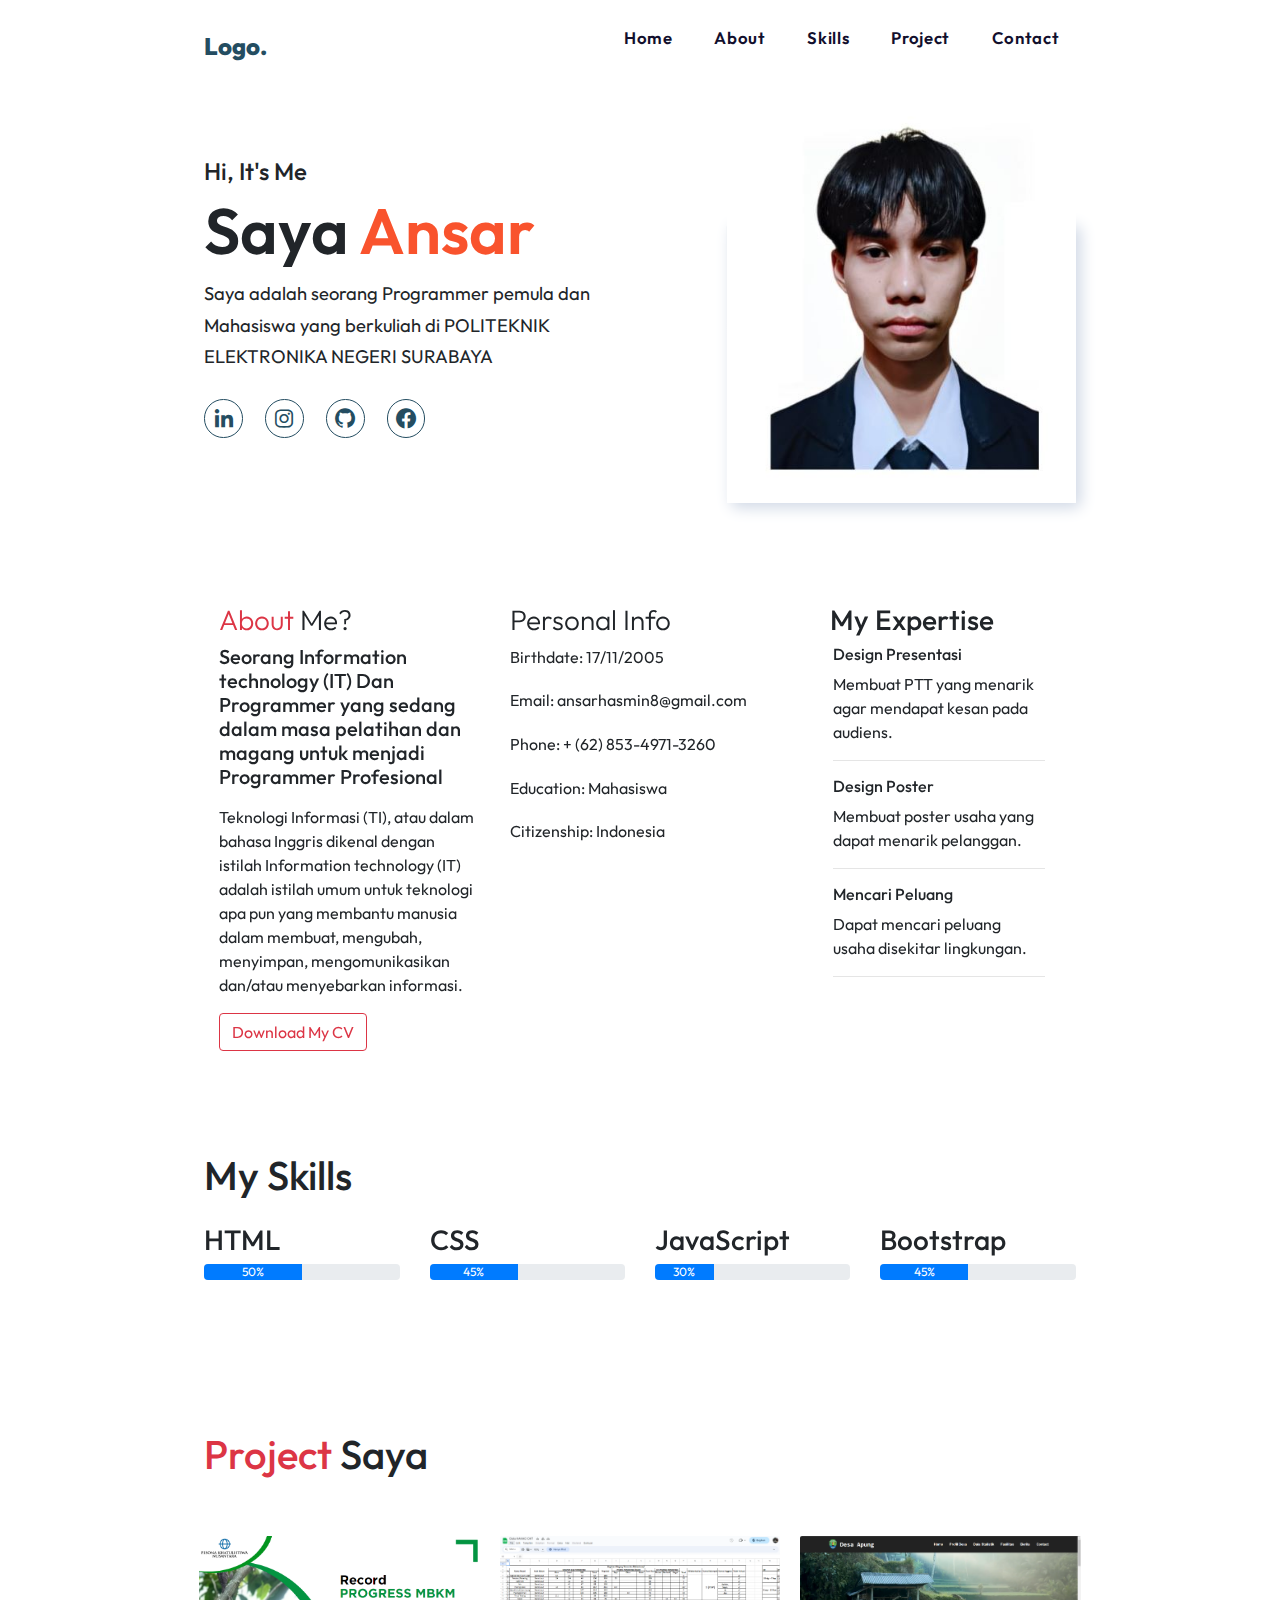
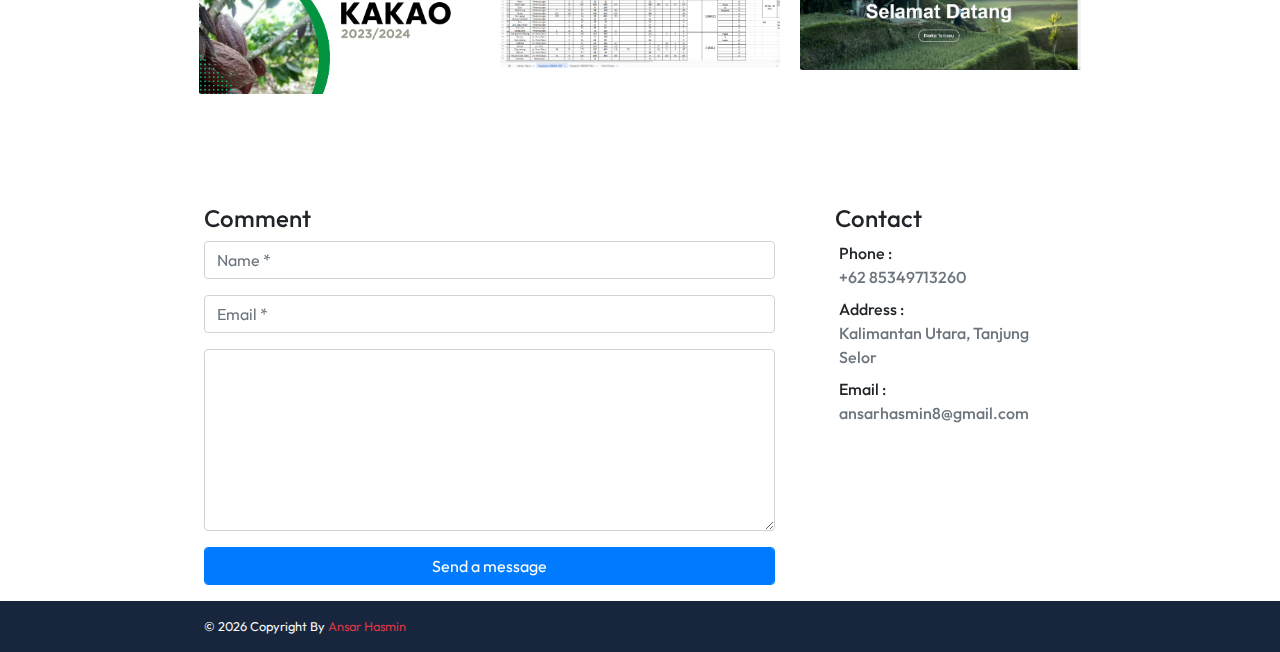
==== index.html @ ae142f3c "Add files via upload" ====
<!DOCTYPE html>
<html lang="en">
<head>
    <meta charset="UTF-8">
    <meta http-equiv="X-UA-Compatible" content="IE=edge">
    <meta name="viewport" content="width=device-width, initial-scale=1.0">
    <link href='https://unpkg.com/boxicons@2.1.4/css/boxicons.min.css' rel='stylesheet'>
    
    <!--Link boostrap Skills--> <link rel="stylesheet" href="https://stackpath.bootstrapcdn.com/bootstrap/4.3.1/css/bootstrap.min.css">

    <link rel="stylesheet" href="style.css">
    <title>Portfolio - Ansar</title>

</head>

<body>
    <header class="container">
        <div class="page-header">
            <div class="logo">
                <a href="#">Logo.</a>
            </div>
            <input type="checkbox" id="click">

            <label for="click" class="mainicon">
                <div class="menu">
                    <i class='bx bx-menu' ></i>
                </div>
            </label>
            <ul>
                <li><a href="#">Home</a></li>
                <li><a href="#about">About</a></li>
                <li><a href="#skills">Skills</a></li>
                <li><a href="#Project">Project</a></li>
                <li><a href="#contact">Contact</a></li>
            </ul>
            
        </div>
    </header>

    <!--Pendahuluan-->
    <section class="container">
        <div class="main">
            <div class="detail">
                <h3>Hi, It's Me</h3>
                <h1>Saya <span style="color:#f9532d;">Ansar</span></h1>
                <p>Saya adalah seorang Programmer pemula dan Mahasiswa yang berkuliah di POLITEKNIK ELEKTRONIKA NEGERI SURABAYA
                </p>
                <div class="social">
                    <a href="#"><i class='bx bxl-linkedin'></i></a>
                    <a href="#"><i class='bx bxl-instagram'></i></a>
                    <a href="#"><i class='bx bxl-github' ></i></a>
                    <a href="#"><i class='bx bxl-facebook-circle' ></i></a>
                </div>
            </div>
            <div class="img-sec">
                <div class="images">
                    <img src="Images/Ansar.jpg" alt="" class="img-w">
                </div>
            </div>
        </div>
    </section>  

    <!--Bagian About-->
    <section id="about" class="container">
        <div style="padding-top: 100px;" class="container-fluid">
            <di class="row about-section">
                <div class="col-md-4 about-card mb-4 mb-md-0">
                    <h3 class="font-weight-light"> <span class="text-danger">About</span> Me?</h3>
                    <span class="line mb-5"></span>
                    <h5 class="mb-3">Seorang Information technology (IT) Dan Programmer yang sedang dalam masa pelatihan dan magang untuk menjadi Programmer Profesional</h5>
                    <p class="mt-20">Teknologi Informasi (TI), atau dalam bahasa Inggris dikenal dengan istilah Information technology (IT) adalah istilah umum untuk teknologi apa pun yang membantu manusia dalam membuat, mengubah, menyimpan, mengomunikasikan dan/atau menyebarkan informasi.</p>
                    <button class="btn btn-outline-danger"><i class="icon-down-circled2 "></i>Download My CV</button>
                </div>
                <div class="col-md-4 about-card mb-4 mb-md-0">
                    <h3 class="font-weight-light">Personal Info</h3>
                    <span class="line mb-5"></span>
                    <ul class="Personal">
                        <li>Birthdate: 17/11/2005</li>
                        <li>Email: ansarhasmin8@gmail.com</li>
                        <li>Phone: + (62) 853-4971-3260</li>
                        <li>Education: Mahasiswa</li>
                        <li>Citizenship: Indonesia</li>
                    </ul>
                </div>
                <div class="col-md-4 about-card mb-4 mb-md-0">
                    <h3 style="padding-left:30px;">My Expertise</h3>
                    <span class="line mb-5"></span>
                    <div class="row">
                        <div class="col-1 text-danger pt-1"><i class="ti-widget icon-lg"></i></div>
                        <div class="col-10 ml-auto mr-3">
                            <h6>Design Presentasi</h6>
                            <p class="subtitle"> Membuat PTT yang menarik agar mendapat kesan pada audiens. </p>
                            <hr>
                        </div>
                    </div>
                    <div class="row">
                        <div class="col-1 text-danger pt-1"><i class="ti-paint-bucket icon-lg"></i></div>
                        <div class="col-10 ml-auto mr-3">
                            <h6>Design Poster</h6>
                            <p class="subtitle"> Membuat poster usaha yang dapat menarik pelanggan. </p>
                            <hr>
                        </div>
                    </div>
                    <div class="row">
                        <div class="col-1 text-danger pt-1"><i class="ti-stats-up icon-lg"></i></div>
                        <div class="col-10 ml-auto mr-3">
                            <h6>Mencari Peluang</h6>
                            <p class="subtitle">Dapat mencari peluang usaha disekitar lingkungan.</p>
                            <hr>
                        </div>
                    </div>
                </div>
            </div>
        </div>
    </section>
    <!--End About-->
    
    <!-- Skills -->
    <div id="skills" class="container">
        <h1 class="skils">My Skills</h1>
        <div class="row mt-4">
            <!-- HTML Skill -->
            <div class="col-md-3">
                <h3>HTML</h3>
                <div class="progress">
                    <div class="progress-bar" role="progressbar" style="width: 50%;" aria-valuenow="50" aria-valuemin="0" aria-valuemax="100">50%</div>
                </div>
            </div>

            <!-- CSS Skill -->
            <div class="col-md-3">
                <h3>CSS</h3>
                <div class="progress">
                    <div class="progress-bar" role="progressbar" style="width: 45%;" aria-valuenow="45" aria-valuemin="0" aria-valuemax="100">45%</div>
                </div>
            </div>

            <!-- JavaScript Skill -->
            <div class="col-md-3">
                <h3>JavaScript</h3>
                <div class="progress">
                    <div class="progress-bar" role="progressbar" style="width: 30%;" aria-valuenow="30" aria-valuemin="0" aria-valuemax="100">30%</div>
                </div>
            </div>

            <!-- Bootstrap Skill -->
            <div class="col-md-3">
                <h3>Bootstrap</h3>
                <div class="progress">
                    <div class="progress-bar" role="progressbar" style="width: 45%;" aria-valuenow="45" aria-valuemin="0" aria-valuemax="100">45%</div>
                </div>
            </div>
        </div>
    </div>
    <!-- Skills end -->

    <!-- My Project -->
    <section style="padding-top: 150px;" class="section bg-custom-gray" id="Project">
        <div class="container">
            <h1 class="mb-5"> <span class="text-danger">Project</span> Saya</h1>
            <div class="portfolio">
                <div class="row portfolio-container"> 
                    <div class="col-md-6 col-lg-4 web">
                        <div class="portfolio-item">
                            <img src="Images/Project 1.png" class="img-fluid">
                            <div class="content-holder">
                                <a class="img-popup" href="Images/Project 1.png"></a>
                                <div class="text-holder">
                                    <h6 class="title">Monitoring</h6>
                                    <p class="subtitle">Monitoring Dan Record Kegiatan Peserta MBKM</p>
                                </div>
                            </div>   
                        </div>             
                    </div>
                    <div class="col-md-6 col-lg-4 web">
                        <div class="portfolio-item">
                            <img src="Images/Project 2.png" class="img-fluid">
                            <div class="content-holder">
                                <a class="img-popup" href="Images/Project 2.png"></a>
                                <div class="text-holder">
                                    <h6 class="title">Backup Data</h6>
                                    <p class="subtitle">Mengelola Data dan Support Desain PPT</p>
                                </div>
                            </div> 
                        </div>                         
                    </div>
                    <div class="col-md-6 col-lg-4 web">
                        <div class="portfolio-item">
                            <img src="Images/Project 3.png" class="img-fluid">                         
                            <div class="content-holder">
                                <a class="img-popup" href="Images/Project 3.png"></a>
                                <div class="text-holder">
                                    <h6 class="title">Website Desa</h6>
                                    <p class="subtitle">Membuat Tampilan Website Desa</p>
                                </div>
                            </div>    
                        </div>              
                    </div> 
                </div> 
            </div>  
        </div>
    </section>
    <!-- End My Project-->

    <!--Contact-->
    <div style="padding-top: 100px;" class="section contact" id="contact">
        <div id="map" class="map"></div>
        <div class="container">
            <div class="row">
                <div class="col-lg-8">
                    <div class="contact-form-card">
                        <h4 class="contact-title">Comment</h4>
                        <form action="">
                            <div class="form-group">
                                <input  class="form-control" type="text" placeholder="Name *" required>
                            </div>
                            <div class="form-group">
                                <input class="form-control" type="email" placeholder="Email *" required>
                            </div>
                            <div class="form-group">
                                <textarea class="form-control" id=" placeholder="Message * rows="7" required></textarea>
                            </div>
                            <div class="form-group ">
                                <button type="submit" class="form-control btn btn-primary" >Send a message</button>
                            </div>
                        </form>
                    </div>
                </div>
                <div class="col-lg-4">
                    <div class="contact-info-card">
                        <h4 style="padding-left: 30px;" class="contact-title"> Contact </h4>
                        <div class="row mb-2">
                            <div class="col-1 pt-1 mr-1">
                                <i class="ti-mobile icon-md"></i>
                            </div>
                            <div class="col-10 ">
                                <h6 class="d-inline">Phone : <br> <span class="text-muted">+62 85349713260</span></h6>
                            </div>
                        </div>
                        <div class="row mb-2">
                            <div class="col-1 pt-1 mr-1">
                                <i class="ti-map-alt icon-md"></i>
                            </div>
                            <div class="col-10">
                                <h6 class="d-inline">Address :<br> <span class="text-muted">Kalimantan Utara, Tanjung Selor</span></h6>
                            </div>
                        </div>
                        <div class="row mb-2">
                            <div class="col-1 pt-1 mr-1">
                                <i class="ti-envelope icon-md"></i>
                            </div>
                            <div class="col-10">
                                <h6 class="d-inline">Email :<br> <span class="text-muted">ansarhasmin8@gmail.com</span></h6>
                            </div>
                        </div>
                    </div>
                </div>
            </div>

        </div>
    </div>

    <footer class="footer py-3">
        <div class="container">
            <p class="small mb-0 text-light">
                &copy; <script>document.write(new Date().getFullYear())</script> Copyright <i class="ti-heart text-danger"></i> By <span class="text-danger" title="Bootstrap 4 Themes and Dashboards">Ansar Hasmin</span></a> 
            </p>
        </div>
    </footer>


    <!--AutoScrool-->
    <script>
        document.addEventListener("DOMContentLoaded", function () {
            // Mengambil semua elemen <a> dengan class "nav-link"
            var navLinks = document.querySelectorAll('a.nav-link');
    
            // Menambahkan event listener untuk setiap elemen
            navLinks.forEach(function (link) {
                link.addEventListener('click', function (e) {
                    e.preventDefault(); // Mencegah perilaku default dari link
    
                    // Mengambil target dari atribut href
                    var targetId = this.getAttribute('href').substring(1);
    
                    // Menggulir halaman ke elemen dengan ID yang sesuai
                    document.getElementById(targetId).scrollIntoView({
                        behavior: 'smooth'
                    });
                });
            });
        });
    </script>
    <!--End AutoScrool-->
    
</body>
</html>
---- style.css ----
@import url('https://fonts.googleapis.com/css2?family=Poppins:wght@100;200;300;400;500;600;700;800&display=swap');
@import url('https://fonts.googleapis.com/css2?family=Outfit:wght@200;300;400;500;600;700;800&family=Roboto:wght@100;300;400&display=swap');

:root {
    --btn-color: #f14d5d;
    --brd-color: #0a58ca;
    --nav-text: #120f2d;
    --highlight: #eba504;
}

* {
    margin: 0;
    padding: 0;
    scroll-behavior: smooth;
}

body {
    /* font-family: 'Poppins', sans-serif; */
    font-family: 'Outfit', sans-serif;

}

/*Genral */
.container {
    padding: 0 8.4rem;
}
.img-w {
    width: 100%;
}

/*nav */
header {
    background: #ffffff;
    position: sticky;
    top: 0;
}

.page-header {
    display: flex;
    justify-content: space-between;
    align-items: center;
    padding: 1rem 0;
}

.logo {
    font-size: 1.5rem;
    font-weight: 800;
}

.logo a {
    color: #244D61;
    text-decoration: none;
}

ul {
    display: flex;
    gap: .6rem;
    list-style-type: none;
    background-color: transparent;
    overflow: hidden;
}

li a {
    display: inline-block;
    padding: .3rem 1rem;
    color: var(--nav-text);
    text-decoration: none;
    font-size: 1.05rem;
    font-weight: 600;
    letter-spacing: .7px;
    border-radius: 36px;
    line-height: 2;
    transition: .3s;
}

li a.active,
li a:hover {
    color: #f9532d;
}

#click {
    display: none;
}

.menu {
    display: none;
}

.portfolio .portfolio-item {
    position: relative;
    padding-left: 0;
    padding-right: 0;
    margin: 10px -5px;
    overflow: hidden;
    border-radius: 2px;
    -webkit-backface-visibility: hidden;
    backface-visibility: hidden;
}

.portfolio .portfolio-item .content-holder {
    position: absolute;
    top: 50%;
    left: 50%;
    -webkit-transform: translate(-50%, -50%);
    -ms-transform: translate(-50%, -50%);
    transform: translate(-50%, -50%);
    width: 100%;
    height: 100%;
    background: rgba(248, 92, 112, 0.8);
    display: flex;
    align-items: center;
    justify-content: center;
    text-align: center;
    padding: 0 20px;
    color: #fff;
    opacity: 0;
    visibility: hidden;
    transition: 0.5s;
    -webkit-transition: 0.5s;
}

.portfolio .portfolio-item .content-holder .title {
    font-size: 22px;
    font-weight: 600;
}

.portfolio .portfolio-item .content-holder .subtitle {
    font-weight: 500;
    opacity: 1;
    color: #fff;
}

.portfolio .portfolio-item:hover .content-holder {
    opacity: 1;
    visibility: visible;
}

.blog-card .img-holder {
    min-width: 350px;
    max-width: 350px;
  }
  
  .blog-card .img-holder img {
    width: 100%;
    height: 100%;
    -o-object-fit: cover;
       object-fit: cover;
  }
  
  .blog-card .content-holder {
    padding: 30px 20px 30px 30px;
  }
  
  .blog-card .content-holder .title {
    font-weight: 500;
    font-size: 25px;
    opacity: .8;
  }
  
  .blog-card .content-holder .post-details {
    margin: 15px 0 15px !important;
  }
  
  .blog-card .content-holder .post-details i {
    display: inline-block;
    width: 15px;
  }
  
  .blog-card .content-holder .post-details a {
    margin-right: 10px;
    color: #444;
    text-decoration: none;
    display: inline-block;
    font-weight: 600;
    opacity: .7;
    font-size: 13px;
  }
  
  .blog-card .content-holder .read-more {
    text-decoration: none;
    margin-top: 20px;
    display: block;
    font-size: 13px;
  }
  
  .blog-card .content-holder .read-more i {
    position: relative;
    top: 1px;
  }

.img-fluid {
    max-width: 100%;
    height: auto;
}

.footer {
    background: #17263C;
  }
  
.skils {
    padding-top: 100px;
}

.Personal {
    display: grid;
    list-style: none; 
    padding: 0; 
    margin: 0; 
}
.Personal li {
    margin-bottom: 10px;
}

/* Nav */
.main {
    display: flex;
    flex-wrap: wrap;
    justify-content: space-between;
    align-items: center; 
    display: grid;
    grid-template-columns: repeat(auto-fit,minmax(277px, 1fr));
    row-gap: 2rem;
    align-items: center;
}

.main h1 {
    font-size: 4rem;
    font-weight: 600;
}

.main p {
    line-height: 1.7;
    font-size: 1.15rem;
}

.social {
    display: flex;
    flex-wrap: wrap;
    gap: 1.4rem;
    margin-top: 1.7rem;
}

.social a {
    display: grid;
    place-items: center;
    text-decoration: none;
    color: #244D61;
    font-size: 1.5rem;
    border: 1.6px solid #244D61;
    border-radius: 50%;
    padding: 0.39rem;
    text-align: center;
}

.social a:hover {
    color: #fff;
    background-color: #244D61;
    box-shadow: 0 0 20px #244D61;
    transition: all .3s ease-in-out;
}

.main h3 {
    font-size: 1.5rem;
}

.images::before {
    content: "";
    position: absolute;
    width: 100%;
    height: calc(100% - 130px);
    left: 50%;
    bottom: 0;
    transform: translateX(-50%);
    /* background: linear-gradient(145deg, #1e2024, #23272b); */
    /* box-shadow: 10px 10px 19px #1c1e22, -10px -10px 19px #262a2e; */
    border-radius: 6px; 
    z-index: -1;
}

.images::before {
    background: linear-gradient(145deg, #e2e8ec, #ffffff);
    box-shadow: 5px 5px 15px #D1D9E6, -5px -5px 15px #ffffff;
}

.images {
    width: 80%;
    margin-left: auto;
    position: relative;
    z-index: -1;
}

@media screen and (max-width: 1024px) {
    .container {
        padding: 0 4.4rem;
    }
}

@media screen and (max-width: 768px) {
    .container {
        padding: 0 1.6rem;
    }
}

@media screen and (max-width:600px) {

    header {
        height: auto;
    }

    ul {
        background: #dd0000;
        width: 100%;
        height: 100vh;
        position: absolute;
        display: flex;
        flex-direction: column;
        text-align: center;
        top: 3.4rem;
        left: -100%;
        z-index: 111111;
    }
    .menu {
        display: block;
        font-size: 1.5rem;
        font-weight: bold;
        color: #244D61;
    }

    #click:checked~ul {
        left: 0%;
        transition: all 0.3s ease;
    }
    .images {
        width: 100%;
        margin: auto;
    }
    .main {
        margin-top: 2rem;
    }
}
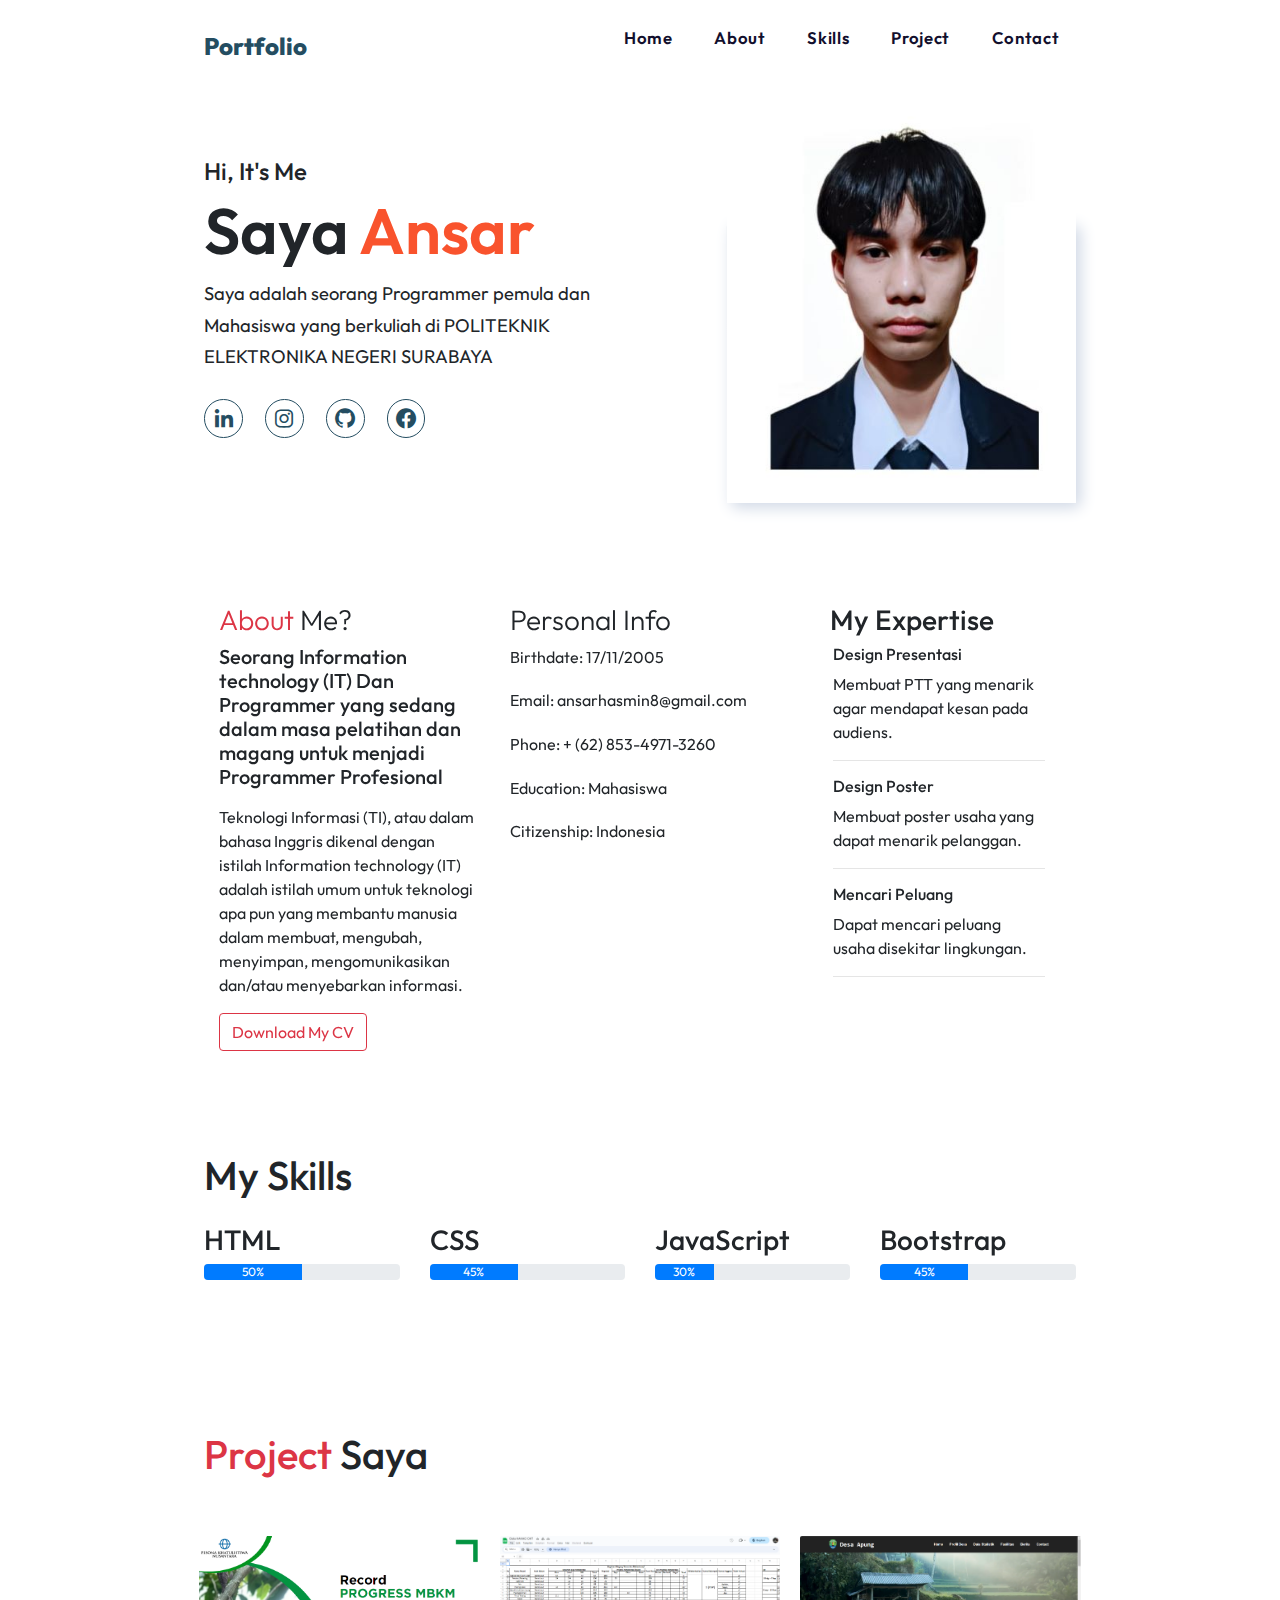
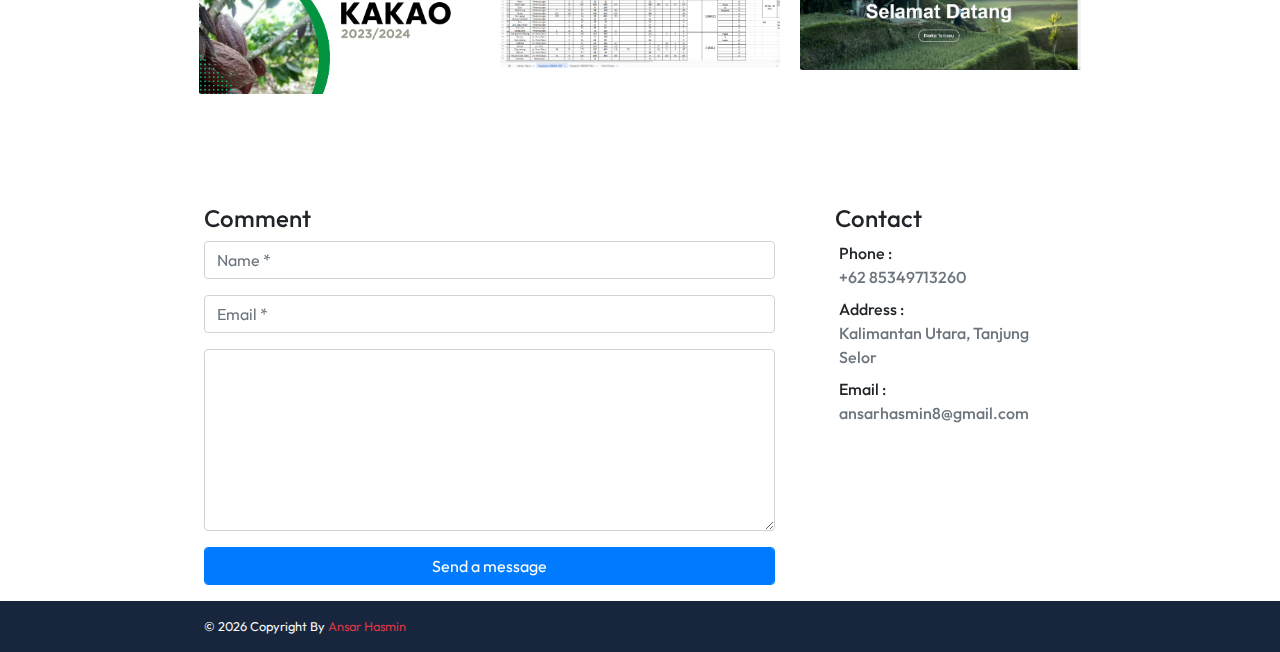
==== commit 63dbcab9: "index.html" ====
--- a/index.html
+++ b/index.html
@@ -17,7 +17,7 @@
     <header class="container">
         <div class="page-header">
             <div class="logo">
-                <a href="#">Logo.</a>
+                <a href="#">Portfolio</a>
             </div>
             <input type="checkbox" id="click">
 
